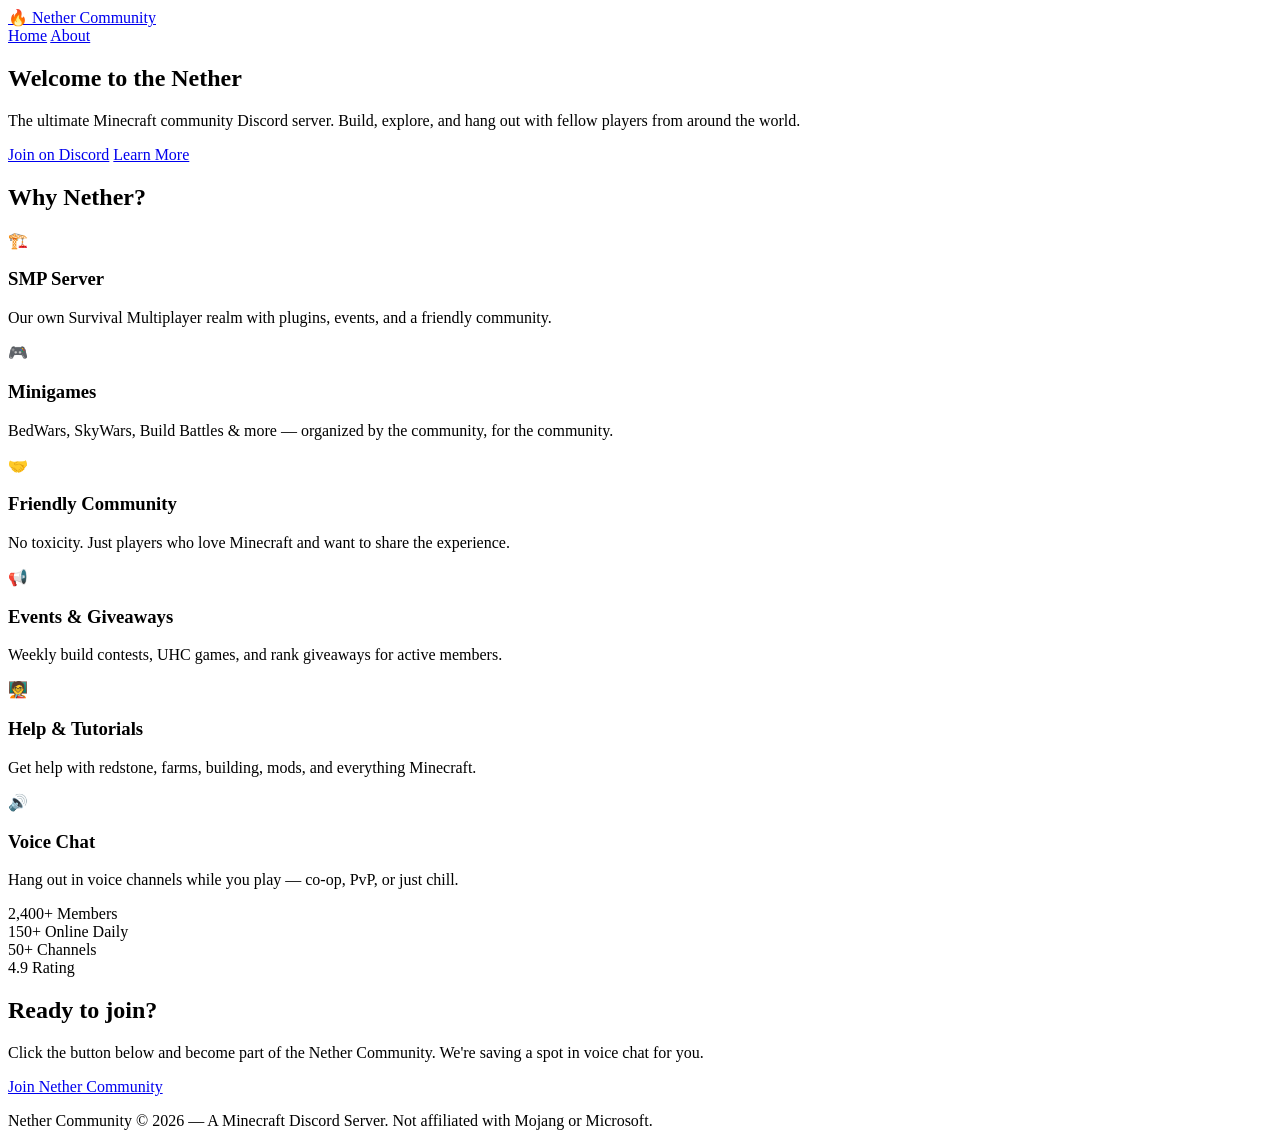
==== index.html @ bad834df "Add files via upload" ====
<!DOCTYPE html>
<html lang="en">
<head>
  <meta charset="UTF-8">
  <meta name="viewport" content="width=device-width, initial-scale=1.0">
  <title>Nether Community — Minecraft Discord Server</title>
  <link rel="stylesheet" href="styles.css">
</head>
<body>

<header>
  <div class="header-inner">
    <a href="index.html" class="logo">
      <span class="logo-icon">🔥</span>
      <span class="logo-text">Nether Community</span>
    </a>
    <nav>
      <a href="index.html" class="active">Home</a>
      <a href="about.html">About</a>
    </nav>
  </div>
</header>

<main>
  <section class="hero">
    <h1>Welcome to the Nether</h1>
    <p>The ultimate Minecraft community Discord server. Build, explore, and hang out with fellow players from around the world.</p>
    <div class="hero-btns">
      <a href="https://discord.gg/8dnpSFVSPp" class="btn btn-primary">Join on Discord</a>
      <a href="about.html" class="btn btn-secondary">Learn More</a>
    </div>
  </section>

  <section class="section">
    <h2 class="section-title">Why <span>Nether</span>?</h2>
    <div class="features">
      <div class="feature-card">
        <span class="feature-icon">🏗️</span>
        <h3>SMP Server</h3>
        <p>Our own Survival Multiplayer realm with plugins, events, and a friendly community.</p>
      </div>
      <div class="feature-card">
        <span class="feature-icon">🎮</span>
        <h3>Minigames</h3>
        <p>BedWars, SkyWars, Build Battles & more — organized by the community, for the community.</p>
      </div>
      <div class="feature-card">
        <span class="feature-icon">🤝</span>
        <h3>Friendly Community</h3>
        <p>No toxicity. Just players who love Minecraft and want to share the experience.</p>
      </div>
      <div class="feature-card">
        <span class="feature-icon">📢</span>
        <h3>Events & Giveaways</h3>
        <p>Weekly build contests, UHC games, and rank giveaways for active members.</p>
      </div>
      <div class="feature-card">
        <span class="feature-icon">🧑‍🏫</span>
        <h3>Help & Tutorials</h3>
        <p>Get help with redstone, farms, building, mods, and everything Minecraft.</p>
      </div>
      <div class="feature-card">
        <span class="feature-icon">🔊</span>
        <h3>Voice Chat</h3>
        <p>Hang out in voice channels while you play — co-op, PvP, or just chill.</p>
      </div>
    </div>
  </section>

  <div class="stats">
    <div class="stat-item">
      <span class="stat-number">2,400+</span>
      <span class="stat-label">Members</span>
    </div>
    <div class="stat-item">
      <span class="stat-number">150+</span>
      <span class="stat-label">Online Daily</span>
    </div>
    <div class="stat-item">
      <span class="stat-number">50+</span>
      <span class="stat-label">Channels</span>
    </div>
    <div class="stat-item">
      <span class="stat-number">4.9</span>
      <span class="stat-label">Rating</span>
    </div>
  </div>

  <section class="join-section">
    <h2>Ready to join?</h2>
    <p>Click the button below and become part of the Nether Community. We're saving a spot in voice chat for you.</p>
    <a href="https://discord.gg/8dnpSFVSPp" class="btn btn-primary">Join Nether Community</a>
  </section>
</main>

<footer>
  <p>Nether Community &copy; 2026 — A Minecraft Discord Server. Not affiliated with Mojang or Microsoft.</p>
</footer>

</body>
</html>
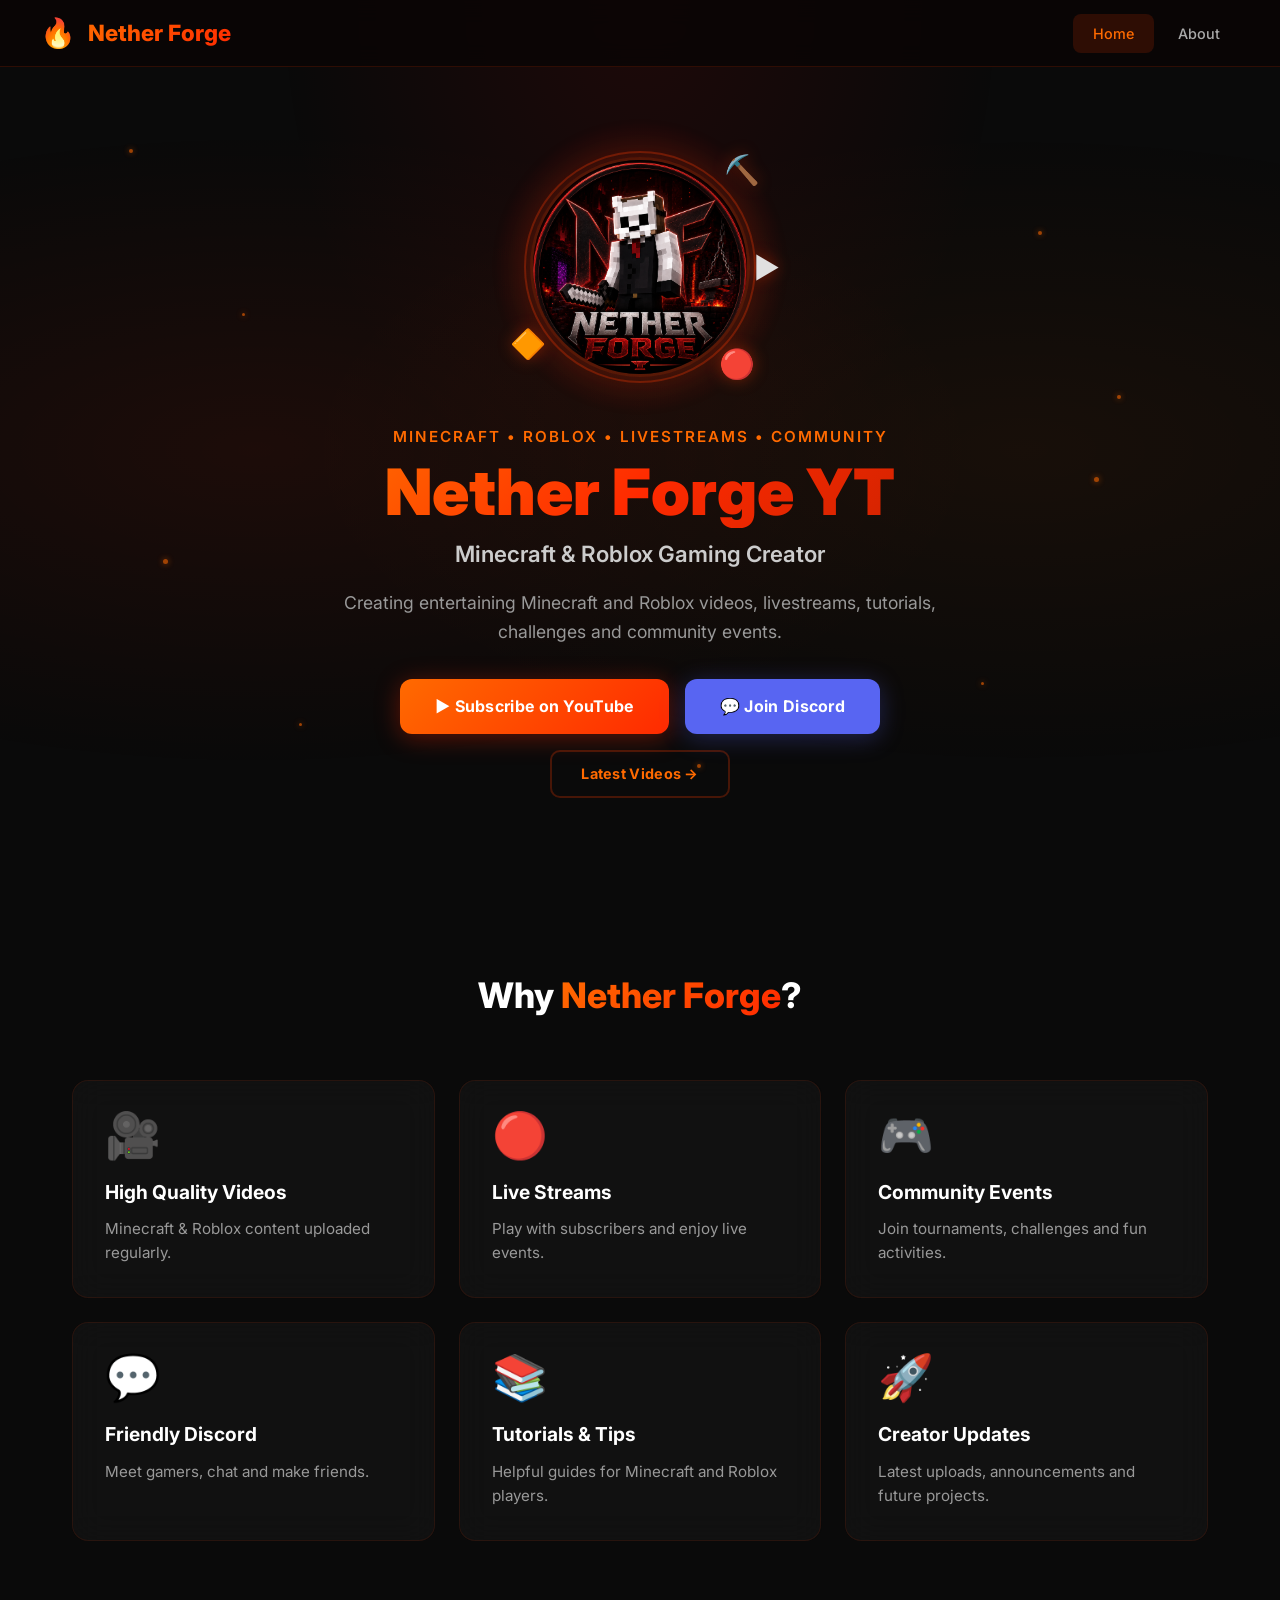
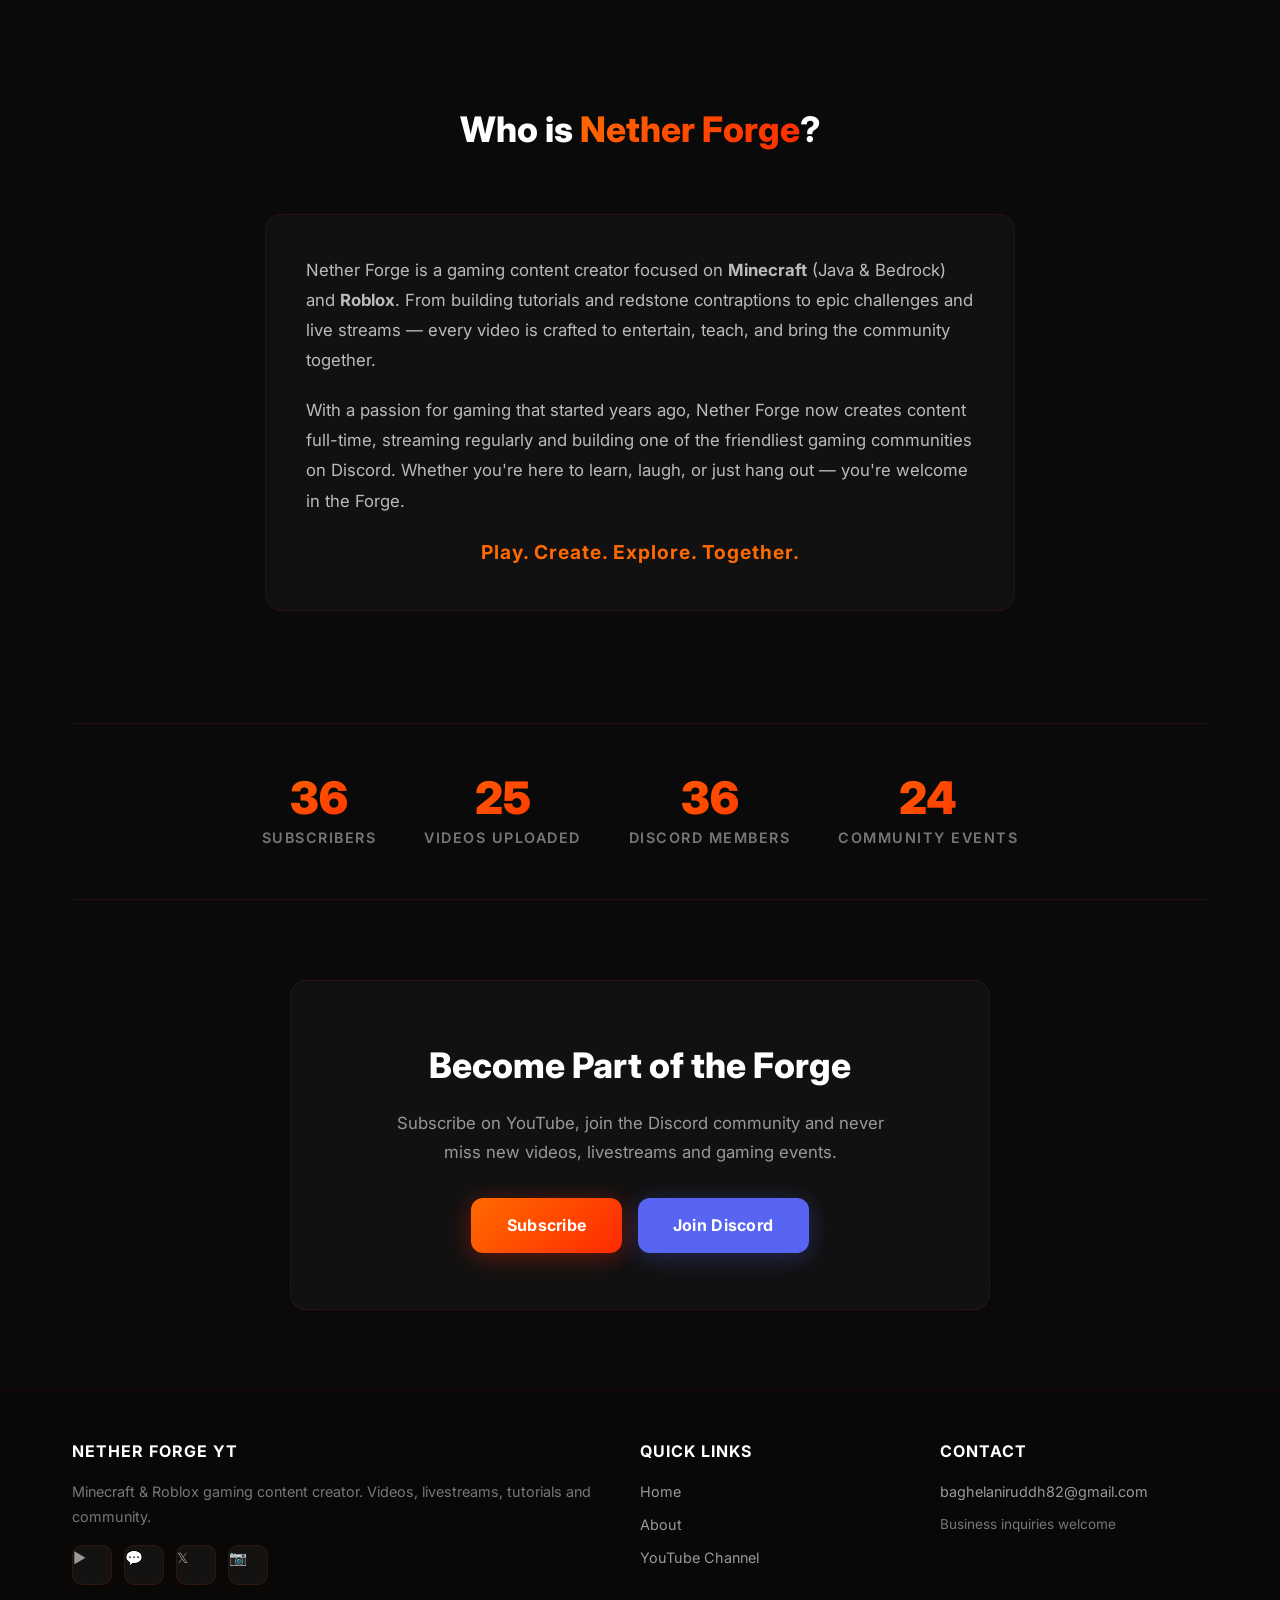
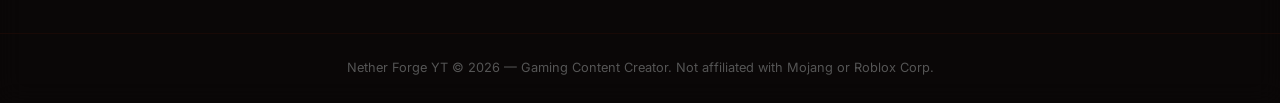
==== commit 0390cf14: "Add files via upload" ====
--- a/index.html
+++ b/index.html
@@ -3,8 +3,10 @@
 <head>
   <meta charset="UTF-8">
   <meta name="viewport" content="width=device-width, initial-scale=1.0">
-  <title>Nether Community — Minecraft Discord Server</title>
+  <title>Nether Forge YT — Minecraft & Roblox Gaming Creator</title>
   <link rel="stylesheet" href="styles.css">
+  <link rel="preconnect" href="https://fonts.googleapis.com">
+  <link href="https://fonts.googleapis.com/css2?family=Inter:wght@400;500;600;700;800;900&display=swap" rel="stylesheet">
 </head>
 <body>
 
@@ -12,7 +14,7 @@
   <div class="header-inner">
     <a href="index.html" class="logo">
       <span class="logo-icon">🔥</span>
-      <span class="logo-text">Nether Community</span>
+      <span class="logo-text">Nether Forge</span>
     </a>
     <nav>
       <a href="index.html" class="active">Home</a>
@@ -23,79 +25,193 @@
 
 <main>
   <section class="hero">
-    <h1>Welcome to the Nether</h1>
-    <p>The ultimate Minecraft community Discord server. Build, explore, and hang out with fellow players from around the world.</p>
-    <div class="hero-btns">
-      <a href="https://discord.gg/8dnpSFVSPp" class="btn btn-primary">Join on Discord</a>
-      <a href="about.html" class="btn btn-secondary">Learn More</a>
-    </div>
-  </section>
-
-  <section class="section">
-    <h2 class="section-title">Why <span>Nether</span>?</h2>
+    <div class="particles">
+      <span class="particle" style="top:10%;left:5%;animation-delay:0s;width:4px;height:4px"></span>
+      <span class="particle" style="top:30%;left:15%;animation-delay:0.5s;width:3px;height:3px"></span>
+      <span class="particle" style="top:60%;left:8%;animation-delay:1s;width:5px;height:5px"></span>
+      <span class="particle" style="top:80%;left:20%;animation-delay:1.5s;width:3px;height:3px"></span>
+      <span class="particle" style="top:20%;left:85%;animation-delay:0.3s;width:4px;height:4px"></span>
+      <span class="particle" style="top:50%;left:90%;animation-delay:0.8s;width:5px;height:5px"></span>
+      <span class="particle" style="top:75%;left:80%;animation-delay:1.2s;width:3px;height:3px"></span>
+      <span class="particle" style="top:40%;left:92%;animation-delay:1.7s;width:4px;height:4px"></span>
+      <span class="particle" style="top:15%;left:50%;animation-delay:2s;width:3px;height:3px"></span>
+      <span class="particle" style="top:85%;left:55%;animation-delay:0.2s;width:4px;height:4px"></span>
+    </div>
+
+    <div class="hero-content">
+      <div class="hero-avatar-wrapper">
+        <div class="hero-glow"></div>
+        <div class="hero-avatar-ring"></div>
+        <img src="netherforge-logo.png" alt="Nether Forge" class="hero-avatar">
+        <div class="float-icon fi-minecraft">⛏️</div>
+        <div class="float-icon fi-roblox">🔶</div>
+        <div class="float-icon fi-youtube">▶️</div>
+        <div class="float-icon fi-live">🔴</div>
+      </div>
+
+      <div class="hero-text">
+        <p class="hero-tagline reveal">Minecraft • Roblox • Livestreams • Community</p>
+        <h1 class="hero-title reveal">Nether Forge YT</h1>
+        <p class="hero-subtitle reveal">Minecraft & Roblox Gaming Creator</p>
+        <p class="hero-desc reveal">Creating entertaining Minecraft and Roblox videos, livestreams, tutorials, challenges and community events.</p>
+        <div class="hero-btns reveal">
+          <a href="https://www.youtube.com/channel/UCIg-tF-DZC6qQLjEi3MSdwg" target="_blank" class="btn btn-primary">▶ Subscribe on YouTube</a>
+          <a href="#" class="btn btn-discord">💬 Join Discord</a>
+        </div>
+        <div class="hero-secondary-btn reveal">
+          <a href="#" class="btn btn-ghost">Latest Videos →</a>
+        </div>
+      </div>
+    </div>
+  </section>
+
+  <section class="section features-section">
+    <h2 class="section-title reveal">Why <span>Nether Forge</span>?</h2>
     <div class="features">
-      <div class="feature-card">
-        <span class="feature-icon">🏗️</span>
-        <h3>SMP Server</h3>
-        <p>Our own Survival Multiplayer realm with plugins, events, and a friendly community.</p>
-      </div>
-      <div class="feature-card">
-        <span class="feature-icon">🎮</span>
-        <h3>Minigames</h3>
-        <p>BedWars, SkyWars, Build Battles & more — organized by the community, for the community.</p>
-      </div>
-      <div class="feature-card">
-        <span class="feature-icon">🤝</span>
-        <h3>Friendly Community</h3>
-        <p>No toxicity. Just players who love Minecraft and want to share the experience.</p>
-      </div>
-      <div class="feature-card">
-        <span class="feature-icon">📢</span>
-        <h3>Events & Giveaways</h3>
-        <p>Weekly build contests, UHC games, and rank giveaways for active members.</p>
-      </div>
-      <div class="feature-card">
-        <span class="feature-icon">🧑‍🏫</span>
-        <h3>Help & Tutorials</h3>
-        <p>Get help with redstone, farms, building, mods, and everything Minecraft.</p>
-      </div>
-      <div class="feature-card">
-        <span class="feature-icon">🔊</span>
-        <h3>Voice Chat</h3>
-        <p>Hang out in voice channels while you play — co-op, PvP, or just chill.</p>
-      </div>
-    </div>
-  </section>
-
-  <div class="stats">
-    <div class="stat-item">
-      <span class="stat-number">2,400+</span>
-      <span class="stat-label">Members</span>
-    </div>
-    <div class="stat-item">
-      <span class="stat-number">150+</span>
-      <span class="stat-label">Online Daily</span>
-    </div>
-    <div class="stat-item">
-      <span class="stat-number">50+</span>
-      <span class="stat-label">Channels</span>
-    </div>
-    <div class="stat-item">
-      <span class="stat-number">4.9</span>
-      <span class="stat-label">Rating</span>
-    </div>
-  </div>
-
-  <section class="join-section">
-    <h2>Ready to join?</h2>
-    <p>Click the button below and become part of the Nether Community. We're saving a spot in voice chat for you.</p>
-    <a href="https://discord.gg/8dnpSFVSPp" class="btn btn-primary">Join Nether Community</a>
+      <div class="feature-card glass reveal">
+        <div class="feature-icon">🎥</div>
+        <h3>High Quality Videos</h3>
+        <p>Minecraft & Roblox content uploaded regularly.</p>
+      </div>
+      <div class="feature-card glass reveal">
+        <div class="feature-icon">🔴</div>
+        <h3>Live Streams</h3>
+        <p>Play with subscribers and enjoy live events.</p>
+      </div>
+      <div class="feature-card glass reveal">
+        <div class="feature-icon">🎮</div>
+        <h3>Community Events</h3>
+        <p>Join tournaments, challenges and fun activities.</p>
+      </div>
+      <div class="feature-card glass reveal">
+        <div class="feature-icon">💬</div>
+        <h3>Friendly Discord</h3>
+        <p>Meet gamers, chat and make friends.</p>
+      </div>
+      <div class="feature-card glass reveal">
+        <div class="feature-icon">📚</div>
+        <h3>Tutorials & Tips</h3>
+        <p>Helpful guides for Minecraft and Roblox players.</p>
+      </div>
+      <div class="feature-card glass reveal">
+        <div class="feature-icon">🚀</div>
+        <h3>Creator Updates</h3>
+        <p>Latest uploads, announcements and future projects.</p>
+      </div>
+    </div>
+  </section>
+
+  <section class="section about-section">
+    <h2 class="section-title reveal">Who is <span>Nether Forge</span>?</h2>
+    <div class="about-content glass reveal">
+      <p>Nether Forge is a gaming content creator focused on <strong>Minecraft</strong> (Java & Bedrock) and <strong>Roblox</strong>. From building tutorials and redstone contraptions to epic challenges and live streams — every video is crafted to entertain, teach, and bring the community together.</p>
+      <p>With a passion for gaming that started years ago, Nether Forge now creates content full-time, streaming regularly and building one of the friendliest gaming communities on Discord. Whether you're here to learn, laugh, or just hang out — you're welcome in the Forge.</p>
+      <p><strong>Play. Create. Explore. Together.</strong></p>
+    </div>
+  </section>
+
+  <div class="stats reveal">
+    <div class="stat-item">
+      <span class="stat-number" data-count="100">0</span>
+      <span class="stat-label">Subscribers</span>
+    </div>
+    <div class="stat-item">
+      <span class="stat-number" data-count="25">0</span>
+      <span class="stat-label">Videos Uploaded</span>
+    </div>
+    <div class="stat-item">
+      <span class="stat-number" data-count="50">0</span>
+      <span class="stat-label">Discord Members</span>
+    </div>
+    <div class="stat-item">
+      <span class="stat-number" data-count="24">0</span>
+      <span class="stat-label">Community Events</span>
+    </div>
+  </div>
+
+  <section class="section cta-section">
+    <div class="cta-content glass reveal">
+      <h2>Become Part of the Forge</h2>
+      <p>Subscribe on YouTube, join the Discord community and never miss new videos, livestreams and gaming events.</p>
+      <div class="hero-btns">
+        <a href="https://www.youtube.com/channel/UCIg-tF-DZC6qQLjEi3MSdwg" target="_blank" class="btn btn-primary">Subscribe</a>
+        <a href="#" class="btn btn-discord">Join Discord</a>
+      </div>
+    </div>
   </section>
 </main>
 
 <footer>
-  <p>Nether Community &copy; 2026 — A Minecraft Discord Server. Not affiliated with Mojang or Microsoft.</p>
+  <div class="footer-inner">
+    <div class="footer-col">
+      <h4>Nether Forge YT</h4>
+      <p>Minecraft & Roblox gaming content creator. Videos, livestreams, tutorials and community.</p>
+      <div class="footer-social">
+        <a href="https://www.youtube.com/channel/UCIg-tF-DZC6qQLjEi3MSdwg" target="_blank" class="social-icon" title="YouTube">▶</a>
+        <a href="#" class="social-icon" title="Discord">💬</a>
+        <a href="#" class="social-icon" title="Twitter">𝕏</a>
+        <a href="#" class="social-icon" title="Instagram">📷</a>
+      </div>
+    </div>
+    <div class="footer-col">
+      <h4>Quick Links</h4>
+      <a href="index.html">Home</a>
+      <a href="about.html">About</a>
+      <a href="https://www.youtube.com/channel/UCIg-tF-DZC6qQLjEi3MSdwg" target="_blank">YouTube Channel</a>
+    </div>
+    <div class="footer-col">
+      <h4>Contact</h4>
+      <a href="mailto:baghelaniruddh82@gmail.com">baghelaniruddh82@gmail.com</a>
+      <p style="color:#777;font-size:0.85rem;margin-top:0.5rem">Business inquiries welcome</p>
+    </div>
+  </div>
+  <div class="footer-bottom">
+    <p>Nether Forge YT &copy; 2026 — Gaming Content Creator. Not affiliated with Mojang or Roblox Corp.</p>
+  </div>
 </footer>
+
+<script>
+  function revealOnScroll() {
+    const reveals = document.querySelectorAll('.reveal');
+    const observer = new IntersectionObserver((entries) => {
+      entries.forEach(entry => {
+        if (entry.isIntersecting) {
+          entry.target.classList.add('visible');
+        }
+      });
+    }, { threshold: 0.1 });
+    reveals.forEach(el => observer.observe(el));
+  }
+
+  function animateCounters() {
+    const counters = document.querySelectorAll('.stat-number');
+    const observer = new IntersectionObserver((entries) => {
+      entries.forEach(entry => {
+        if (entry.isIntersecting && !entry.target.dataset.animated) {
+          entry.target.dataset.animated = 'true';
+          const target = parseInt(entry.target.dataset.count);
+          const duration = 2000;
+          const step = Math.max(1, Math.floor(target / 60));
+          let current = 0;
+          const interval = setInterval(() => {
+            current += step;
+            if (current >= target) {
+              current = target;
+              clearInterval(interval);
+            }
+            entry.target.textContent = current.toLocaleString();
+          }, duration / 60);
+        }
+      });
+    }, { threshold: 0.5 });
+    counters.forEach(el => observer.observe(el));
+  }
+
+  document.addEventListener('DOMContentLoaded', () => {
+    revealOnScroll();
+    animateCounters();
+  });
+</script>
 
 </body>
 </html>
--- a/styles.css
+++ b/styles.css
@@ -0,0 +1,962 @@
+* {
+  margin: 0;
+  padding: 0;
+  box-sizing: border-box;
+}
+
+html {
+  scroll-behavior: smooth;
+}
+
+body {
+  font-family: 'Inter', 'Segoe UI', Tahoma, Geneva, Verdana, sans-serif;
+  background: #0a0a0a;
+  color: #e0e0e0;
+  line-height: 1.6;
+  min-height: 100vh;
+  overflow-x: hidden;
+}
+
+body::before {
+  content: '';
+  position: fixed;
+  top: 0; left: 0; right: 0; bottom: 0;
+  background:
+    radial-gradient(ellipse at 20% 50%, rgba(255, 40, 0, 0.08) 0%, transparent 50%),
+    radial-gradient(ellipse at 80% 50%, rgba(255, 100, 0, 0.06) 0%, transparent 50%),
+    radial-gradient(ellipse at 50% 0%, rgba(200, 0, 0, 0.1) 0%, transparent 40%);
+  pointer-events: none;
+  z-index: 0;
+}
+
+header {
+  background: rgba(10, 5, 5, 0.85);
+  backdrop-filter: blur(12px);
+  -webkit-backdrop-filter: blur(12px);
+  border-bottom: 1px solid rgba(255, 60, 0, 0.15);
+  padding: 0.85rem 2rem;
+  position: sticky;
+  top: 0;
+  z-index: 100;
+}
+
+.header-inner {
+  max-width: 1200px;
+  margin: 0 auto;
+  display: flex;
+  align-items: center;
+  justify-content: space-between;
+}
+
+.logo {
+  display: flex;
+  align-items: center;
+  gap: 0.75rem;
+  text-decoration: none;
+}
+
+.logo-icon {
+  font-size: 1.8rem;
+  line-height: 1;
+}
+
+.logo-text {
+  font-size: 1.4rem;
+  font-weight: 800;
+  background: linear-gradient(135deg, #ff6a00, #ff2a00);
+  -webkit-background-clip: text;
+  -webkit-text-fill-color: transparent;
+  background-clip: text;
+}
+
+nav {
+  display: flex;
+  gap: 0.25rem;
+}
+
+nav a {
+  color: #aaa;
+  text-decoration: none;
+  padding: 0.5rem 1.25rem;
+  border-radius: 8px;
+  font-weight: 500;
+  transition: all 0.2s;
+  font-size: 0.9rem;
+}
+
+nav a:hover,
+nav a.active {
+  color: #fff;
+  background: rgba(255, 60, 0, 0.15);
+}
+
+nav a.active {
+  color: #ff6a00;
+}
+
+main {
+  max-width: 1200px;
+  margin: 0 auto;
+  padding: 0 2rem;
+  position: relative;
+  z-index: 1;
+}
+
+.section {
+  padding: 5rem 0;
+}
+
+.section-title {
+  font-size: 2.2rem;
+  font-weight: 800;
+  text-align: center;
+  margin-bottom: 3.5rem;
+  color: #fff;
+}
+
+.section-title span {
+  background: linear-gradient(135deg, #ff6a00, #ff2a00);
+  -webkit-background-clip: text;
+  -webkit-text-fill-color: transparent;
+  background-clip: text;
+}
+
+/* ========== REVEAL ANIMATIONS ========== */
+
+.reveal {
+  opacity: 0;
+  transform: translateY(40px);
+  transition: opacity 0.7s ease, transform 0.7s ease;
+}
+
+.reveal.visible {
+  opacity: 1;
+  transform: translateY(0);
+}
+
+/* ========== GLASSMORPHISM ========== */
+
+.glass {
+  background: rgba(255, 255, 255, 0.03);
+  backdrop-filter: blur(16px);
+  -webkit-backdrop-filter: blur(16px);
+  border: 1px solid rgba(255, 60, 0, 0.1);
+  border-radius: 16px;
+}
+
+/* ========== HERO SECTION ========== */
+
+.hero {
+  position: relative;
+  min-height: calc(100vh - 80px);
+  display: flex;
+  align-items: center;
+  justify-content: center;
+  padding: 4rem 0;
+  overflow: hidden;
+}
+
+.particles {
+  position: absolute;
+  top: 0; left: 0; right: 0; bottom: 0;
+  pointer-events: none;
+  z-index: 0;
+}
+
+.particle {
+  position: absolute;
+  width: 4px;
+  height: 4px;
+  background: #ff6a00;
+  border-radius: 50%;
+  opacity: 0.6;
+  animation: floatParticle 4s ease-in-out infinite;
+  box-shadow: 0 0 6px #ff6a00;
+}
+
+@keyframes floatParticle {
+  0%, 100% { transform: translateY(0) scale(1); opacity: 0.4; }
+  50% { transform: translateY(-30px) scale(1.5); opacity: 0.8; }
+}
+
+.hero-content {
+  display: flex;
+  flex-direction: column;
+  align-items: center;
+  gap: 3rem;
+  position: relative;
+  z-index: 1;
+  text-align: center;
+  max-width: 800px;
+}
+
+.hero-avatar-wrapper {
+  position: relative;
+  width: 220px;
+  height: 220px;
+  flex-shrink: 0;
+}
+
+.hero-glow {
+  position: absolute;
+  top: 50%;
+  left: 50%;
+  width: 300px;
+  height: 300px;
+  transform: translate(-50%, -50%);
+  background: radial-gradient(circle, rgba(255, 60, 0, 0.3) 0%, transparent 70%);
+  border-radius: 50%;
+  animation: glowPulse 3s ease-in-out infinite;
+}
+
+@keyframes glowPulse {
+  0%, 100% { transform: translate(-50%, -50%) scale(1); opacity: 0.6; }
+  50% { transform: translate(-50%, -50%) scale(1.2); opacity: 1; }
+}
+
+.hero-avatar-ring {
+  position: absolute;
+  top: -6px;
+  left: -6px;
+  width: 232px;
+  height: 232px;
+  border: 2px solid rgba(255, 60, 0, 0.3);
+  border-radius: 50%;
+  animation: ringSpin 10s linear infinite;
+}
+
+@keyframes ringSpin {
+  0% { transform: rotate(0deg); }
+  100% { transform: rotate(360deg); }
+}
+
+.hero-avatar {
+  width: 220px;
+  height: 220px;
+  border-radius: 50%;
+  object-fit: cover;
+  position: relative;
+  z-index: 2;
+  border: 3px solid rgba(255, 60, 0, 0.2);
+  box-shadow: 0 0 40px rgba(255, 40, 0, 0.2);
+}
+
+.float-icon {
+  position: absolute;
+  font-size: 1.8rem;
+  z-index: 3;
+  animation: floatIcon 3s ease-in-out infinite;
+  filter: drop-shadow(0 0 8px rgba(255, 60, 0, 0.4));
+}
+
+.fi-minecraft { top: -10px; right: -10px; animation-delay: 0s; }
+.fi-roblox { bottom: 10px; left: -20px; animation-delay: 0.5s; }
+.fi-youtube { top: 40%; right: -30px; animation-delay: 1s; }
+.fi-live { bottom: -10px; right: -5px; animation-delay: 1.5s; }
+
+@keyframes floatIcon {
+  0%, 100% { transform: translateY(0); }
+  50% { transform: translateY(-12px); }
+}
+
+.hero-tagline {
+  font-size: 0.95rem;
+  color: #ff6a00;
+  font-weight: 600;
+  letter-spacing: 2px;
+  text-transform: uppercase;
+  margin-bottom: 0.5rem;
+}
+
+.hero-title {
+  font-size: 4rem;
+  font-weight: 900;
+  background: linear-gradient(135deg, #ff6a00, #ff2a00, #cc2200);
+  -webkit-background-clip: text;
+  -webkit-text-fill-color: transparent;
+  background-clip: text;
+  line-height: 1.1;
+  margin-bottom: 0.5rem;
+}
+
+.hero-subtitle {
+  font-size: 1.4rem;
+  color: #ccc;
+  font-weight: 600;
+  margin-bottom: 1rem;
+}
+
+.hero-desc {
+  font-size: 1.1rem;
+  color: #999;
+  max-width: 600px;
+  margin: 0 auto 2rem;
+  line-height: 1.7;
+}
+
+.hero-btns {
+  display: flex;
+  gap: 1rem;
+  justify-content: center;
+  flex-wrap: wrap;
+}
+
+.hero-secondary-btn {
+  margin-top: 1rem;
+}
+
+/* ========== BUTTONS ========== */
+
+.btn {
+  display: inline-flex;
+  align-items: center;
+  gap: 0.5rem;
+  padding: 0.9rem 2.2rem;
+  border-radius: 12px;
+  font-weight: 700;
+  text-decoration: none;
+  font-size: 1rem;
+  transition: all 0.3s;
+  cursor: pointer;
+  border: none;
+  letter-spacing: 0.3px;
+}
+
+.btn-primary {
+  background: linear-gradient(135deg, #ff6a00, #ff2a00);
+  color: #fff;
+  box-shadow: 0 4px 25px rgba(255, 40, 0, 0.35);
+}
+
+.btn-primary:hover {
+  transform: translateY(-3px);
+  box-shadow: 0 8px 35px rgba(255, 40, 0, 0.5);
+}
+
+.btn-discord {
+  background: #5865f2;
+  color: #fff;
+  box-shadow: 0 4px 25px rgba(88, 101, 242, 0.3);
+}
+
+.btn-discord:hover {
+  transform: translateY(-3px);
+  box-shadow: 0 8px 35px rgba(88, 101, 242, 0.45);
+  background: #4752c4;
+}
+
+.btn-ghost {
+  background: transparent;
+  color: #ff6a00;
+  border: 2px solid rgba(255, 60, 0, 0.25);
+  padding: 0.65rem 1.8rem;
+  font-size: 0.9rem;
+  border-radius: 10px;
+}
+
+.btn-ghost:hover {
+  border-color: #ff6a00;
+  background: rgba(255, 60, 0, 0.08);
+  transform: translateY(-2px);
+}
+
+.btn-youtube {
+  background: #ff0000;
+  color: #fff;
+  box-shadow: 0 4px 20px rgba(255, 0, 0, 0.3);
+}
+
+.btn-youtube:hover {
+  transform: translateY(-2px);
+  box-shadow: 0 6px 30px rgba(255, 0, 0, 0.5);
+  background: #cc0000;
+}
+
+/* ========== FEATURES ========== */
+
+.features {
+  display: grid;
+  grid-template-columns: repeat(auto-fit, minmax(300px, 1fr));
+  gap: 1.5rem;
+}
+
+.feature-card {
+  padding: 2rem;
+  transition: all 0.4s;
+  position: relative;
+  overflow: hidden;
+}
+
+.feature-card::before {
+  content: '';
+  position: absolute;
+  top: 0;
+  left: 0;
+  right: 0;
+  bottom: 0;
+  background: linear-gradient(135deg, rgba(255, 60, 0, 0.05), transparent);
+  opacity: 0;
+  transition: opacity 0.4s;
+  border-radius: 16px;
+}
+
+.feature-card:hover::before {
+  opacity: 1;
+}
+
+.feature-card:hover {
+  transform: translateY(-6px);
+  border-color: rgba(255, 60, 0, 0.3);
+  box-shadow: 0 12px 40px rgba(255, 40, 0, 0.1);
+}
+
+.feature-icon {
+  font-size: 2.8rem;
+  margin-bottom: 1.2rem;
+  display: block;
+  line-height: 1;
+}
+
+.feature-card h3 {
+  font-size: 1.2rem;
+  color: #fff;
+  margin-bottom: 0.6rem;
+  font-weight: 700;
+}
+
+.feature-card p {
+  color: #999;
+  font-size: 0.95rem;
+  line-height: 1.6;
+}
+
+/* ========== ABOUT SECTION ========== */
+
+.about-content {
+  max-width: 750px;
+  margin: 0 auto;
+  padding: 2.5rem;
+}
+
+.about-content p {
+  color: #bbb;
+  margin-bottom: 1.2rem;
+  font-size: 1.05rem;
+  line-height: 1.8;
+}
+
+.about-content p:last-child {
+  text-align: center;
+  font-size: 1.2rem;
+  color: #ff6a00;
+  margin-bottom: 0;
+  font-weight: 700;
+  letter-spacing: 1px;
+}
+
+/* ========== STATS ========== */
+
+.stats {
+  display: flex;
+  justify-content: center;
+  gap: 3rem;
+  flex-wrap: wrap;
+  padding: 3rem 0;
+  border-top: 1px solid rgba(255, 60, 0, 0.1);
+  border-bottom: 1px solid rgba(255, 60, 0, 0.1);
+  margin: 2rem 0;
+}
+
+.stat-item {
+  text-align: center;
+}
+
+.stat-number {
+  font-size: 2.8rem;
+  font-weight: 900;
+  background: linear-gradient(135deg, #ff6a00, #ff2a00);
+  -webkit-background-clip: text;
+  -webkit-text-fill-color: transparent;
+  background-clip: text;
+  display: block;
+  line-height: 1.2;
+}
+
+.stat-label {
+  color: #777;
+  font-size: 0.9rem;
+  text-transform: uppercase;
+  letter-spacing: 1.5px;
+  font-weight: 600;
+}
+
+/* ========== CTA SECTION ========== */
+
+.cta-section {
+  padding: 3rem 0 5rem;
+}
+
+.cta-content {
+  text-align: center;
+  padding: 3.5rem 2rem;
+  max-width: 700px;
+  margin: 0 auto;
+  border: 1px solid rgba(255, 60, 0, 0.12);
+}
+
+.cta-content h2 {
+  font-size: 2.2rem;
+  color: #fff;
+  margin-bottom: 1rem;
+  font-weight: 800;
+}
+
+.cta-content p {
+  color: #999;
+  margin-bottom: 2rem;
+  max-width: 500px;
+  margin-left: auto;
+  margin-right: auto;
+  font-size: 1.05rem;
+  line-height: 1.7;
+}
+
+/* ========== FOOTER ========== */
+
+footer {
+  border-top: 1px solid rgba(255, 60, 0, 0.08);
+  position: relative;
+  z-index: 1;
+  background: rgba(10, 5, 5, 0.6);
+  backdrop-filter: blur(12px);
+  -webkit-backdrop-filter: blur(12px);
+}
+
+.footer-inner {
+  max-width: 1200px;
+  margin: 0 auto;
+  padding: 3rem 2rem;
+  display: grid;
+  grid-template-columns: 2fr 1fr 1fr;
+  gap: 2rem;
+}
+
+.footer-col h4 {
+  color: #fff;
+  font-size: 1rem;
+  font-weight: 700;
+  margin-bottom: 1rem;
+  text-transform: uppercase;
+  letter-spacing: 1px;
+}
+
+.footer-col p {
+  color: #777;
+  font-size: 0.9rem;
+  line-height: 1.7;
+}
+
+.footer-col a {
+  color: #999;
+  text-decoration: none;
+  display: block;
+  margin-bottom: 0.6rem;
+  font-size: 0.9rem;
+  transition: color 0.2s;
+}
+
+.footer-col a:hover {
+  color: #ff6a00;
+}
+
+.footer-social {
+  display: flex;
+  gap: 0.75rem;
+  margin-top: 1rem;
+}
+
+.social-icon {
+  width: 40px;
+  height: 40px;
+  border-radius: 10px;
+  background: rgba(255, 255, 255, 0.05);
+  border: 1px solid rgba(255, 60, 0, 0.12);
+  display: flex;
+  align-items: center;
+  justify-content: center;
+  font-size: 1.1rem;
+  color: #ccc;
+  text-decoration: none;
+  transition: all 0.3s;
+  margin-bottom: 0 !important;
+}
+
+.social-icon:hover {
+  background: rgba(255, 60, 0, 0.15);
+  border-color: #ff6a00;
+  color: #ff6a00;
+  transform: translateY(-3px);
+}
+
+.footer-bottom {
+  text-align: center;
+  padding: 1.5rem 2rem;
+  color: #555;
+  font-size: 0.8rem;
+  border-top: 1px solid rgba(255, 60, 0, 0.06);
+}
+
+/* ========== COMING SOON PAGE ========== */
+
+.coming-soon {
+  display: flex;
+  align-items: center;
+  justify-content: center;
+  min-height: 60vh;
+  text-align: center;
+}
+
+.coming-soon-text {
+  font-size: 5rem;
+  font-weight: 900;
+  background: linear-gradient(135deg, #ff6a00, #ff2a00, #cc2200);
+  -webkit-background-clip: text;
+  -webkit-text-fill-color: transparent;
+  background-clip: text;
+  letter-spacing: 8px;
+  text-transform: uppercase;
+  animation: pulse 2s ease-in-out infinite;
+}
+
+@keyframes pulse {
+  0%, 100% { transform: scale(1); }
+  50% { transform: scale(1.05); }
+}
+
+/* ========== ABOUT PAGE ========== */
+
+.about-hero {
+  padding: 4rem 0 2rem;
+}
+
+.about-hero-content {
+  display: flex;
+  align-items: center;
+  justify-content: space-between;
+  gap: 3rem;
+}
+
+.about-hero-text {
+  flex: 1;
+}
+
+.about-hero-title {
+  font-size: 3rem;
+  font-weight: 900;
+  background: linear-gradient(135deg, #ff6a00, #ff2a00, #cc2200);
+  -webkit-background-clip: text;
+  -webkit-text-fill-color: transparent;
+  background-clip: text;
+  margin-bottom: 1rem;
+  line-height: 1.2;
+}
+
+.about-hero-desc {
+  font-size: 1.1rem;
+  color: #bbb;
+  line-height: 1.7;
+  max-width: 600px;
+}
+
+.about-hero-btn {
+  flex-shrink: 0;
+}
+
+.btn-glow {
+  animation: btnGlow 2s ease-in-out infinite;
+}
+
+@keyframes btnGlow {
+  0%, 100% { box-shadow: 0 4px 25px rgba(255, 0, 0, 0.3); }
+  50% { box-shadow: 0 4px 45px rgba(255, 0, 0, 0.6); }
+}
+
+.about-cards {
+  display: grid;
+  grid-template-columns: repeat(auto-fit, minmax(300px, 1fr));
+  gap: 1.5rem;
+}
+
+.about-card {
+  padding: 2rem;
+  transition: all 0.4s;
+}
+
+.about-card:hover {
+  transform: translateY(-6px);
+  border-color: rgba(255, 60, 0, 0.3);
+  box-shadow: 0 12px 40px rgba(255, 40, 0, 0.1);
+}
+
+.about-card-icon {
+  font-size: 2.5rem;
+  margin-bottom: 1rem;
+  line-height: 1;
+}
+
+.about-card h3 {
+  font-size: 1.3rem;
+  color: #fff;
+  font-weight: 700;
+  margin-bottom: 1rem;
+}
+
+.about-card p {
+  color: #bbb;
+  font-size: 0.95rem;
+  line-height: 1.7;
+}
+
+.about-card-list {
+  list-style: none;
+  padding: 0;
+}
+
+.about-card-list li {
+  color: #bbb;
+  padding: 0.4rem 0;
+  font-size: 0.95rem;
+  position: relative;
+  padding-left: 1.5rem;
+}
+
+.about-card-list li::before {
+  content: '▸';
+  position: absolute;
+  left: 0;
+  color: #ff6a00;
+  font-weight: 700;
+}
+
+.about-quote {
+  color: #ff6a00;
+  font-size: 1.05rem;
+  font-style: italic;
+  line-height: 1.7;
+  border-left: 3px solid #ff6a00;
+  padding-left: 1.2rem;
+  margin: 0;
+}
+
+.content-grid {
+  display: grid;
+  grid-template-columns: repeat(auto-fit, minmax(220px, 1fr));
+  gap: 1.5rem;
+}
+
+.content-item {
+  padding: 2rem;
+  text-align: center;
+  transition: all 0.4s;
+}
+
+.content-item:hover {
+  transform: translateY(-6px);
+  border-color: rgba(255, 60, 0, 0.3);
+  box-shadow: 0 12px 40px rgba(255, 40, 0, 0.1);
+}
+
+.content-item-icon {
+  font-size: 2.8rem;
+  margin-bottom: 1rem;
+  line-height: 1;
+}
+
+.content-item h3 {
+  font-size: 1.15rem;
+  color: #fff;
+  font-weight: 700;
+  margin-bottom: 0.5rem;
+}
+
+.content-item p {
+  color: #999;
+  font-size: 0.9rem;
+  line-height: 1.6;
+}
+
+/* ========== OLD ABOUT PAGE STYLES (kept for compatibility) ========== */
+
+.page-header {
+  text-align: center;
+  padding: 3rem 1rem 2rem;
+}
+
+.page-header h1 {
+  font-size: 2.5rem;
+  color: #fff;
+  margin-bottom: 0.5rem;
+  display: flex;
+  align-items: center;
+  justify-content: center;
+  gap: 0.75rem;
+}
+
+.page-header p {
+  color: #999;
+  font-size: 1.1rem;
+}
+
+.yt-text-link {
+  color: #ff0000;
+  font-size: 1rem;
+  font-weight: 700;
+  text-decoration: none;
+  border: 2px solid #ff0000;
+  padding: 0.4rem 1rem;
+  border-radius: 8px;
+  transition: all 0.2s;
+  white-space: nowrap;
+}
+
+.yt-text-link:hover {
+  background: #ff0000;
+  color: #fff;
+}
+
+.content-card {
+  background: rgba(255, 255, 255, 0.02);
+  backdrop-filter: blur(12px);
+  -webkit-backdrop-filter: blur(12px);
+  border: 1px solid rgba(255, 60, 0, 0.1);
+  border-radius: 16px;
+  padding: 2rem;
+  margin-bottom: 2rem;
+}
+
+.content-card h2 {
+  color: #ff6a00;
+  font-size: 1.4rem;
+  margin-bottom: 1rem;
+}
+
+.content-card p {
+  color: #bbb;
+  margin-bottom: 0.75rem;
+  font-size: 1rem;
+  line-height: 1.7;
+}
+
+/* ========== RESPONSIVE ========== */
+
+@media (max-width: 768px) {
+  .hero-title {
+    font-size: 2.5rem;
+  }
+  .hero-subtitle {
+    font-size: 1.1rem;
+  }
+  .hero-desc {
+    font-size: 1rem;
+  }
+  .hero-avatar-wrapper {
+    width: 160px;
+    height: 160px;
+  }
+  .hero-avatar {
+    width: 160px;
+    height: 160px;
+  }
+  .hero-avatar-ring {
+    width: 172px;
+    height: 172px;
+  }
+  .hero-glow {
+    width: 220px;
+    height: 220px;
+  }
+  .float-icon {
+    font-size: 1.3rem;
+  }
+  .fi-minecraft { top: -5px; right: -5px; }
+  .fi-roblox { bottom: 5px; left: -10px; }
+  .fi-youtube { top: 35%; right: -15px; }
+  .fi-live { bottom: -5px; right: 0; }
+  .hero-btns {
+    flex-direction: column;
+    align-items: center;
+  }
+  .btn {
+    width: 100%;
+    max-width: 300px;
+    justify-content: center;
+  }
+  .features {
+    grid-template-columns: 1fr;
+  }
+  .section-title {
+    font-size: 1.8rem;
+  }
+  .stats {
+    gap: 1.5rem;
+  }
+  .stat-number {
+    font-size: 2rem;
+  }
+  .footer-inner {
+    grid-template-columns: 1fr;
+    text-align: center;
+  }
+  .footer-social {
+    justify-content: center;
+  }
+  nav a {
+    padding: 0.4rem 0.8rem;
+    font-size: 0.8rem;
+  }
+  .logo-text {
+    font-size: 1.1rem;
+  }
+  main {
+    padding: 0 1rem;
+  }
+  header {
+    padding: 0.75rem 1rem;
+  }
+  .coming-soon-text {
+    font-size: 2.5rem;
+    letter-spacing: 4px;
+  }
+  .page-header h1 {
+    font-size: 1.8rem;
+    flex-direction: column;
+  }
+  .about-hero-content {
+    flex-direction: column;
+    text-align: center;
+  }
+  .about-hero-desc {
+    max-width: 100%;
+  }
+  .about-hero-title {
+    font-size: 2.2rem;
+  }
+  .about-cards {
+    grid-template-columns: 1fr;
+  }
+  .content-grid {
+    grid-template-columns: 1fr 1fr;
+  }
+}
+
+@media (min-width: 769px) and (max-width: 1024px) {
+  .features {
+    grid-template-columns: repeat(2, 1fr);
+  }
+  .footer-inner {
+    grid-template-columns: 1fr 1fr;
+  }
+  .hero-title {
+    font-size: 3rem;
+  }
+}
